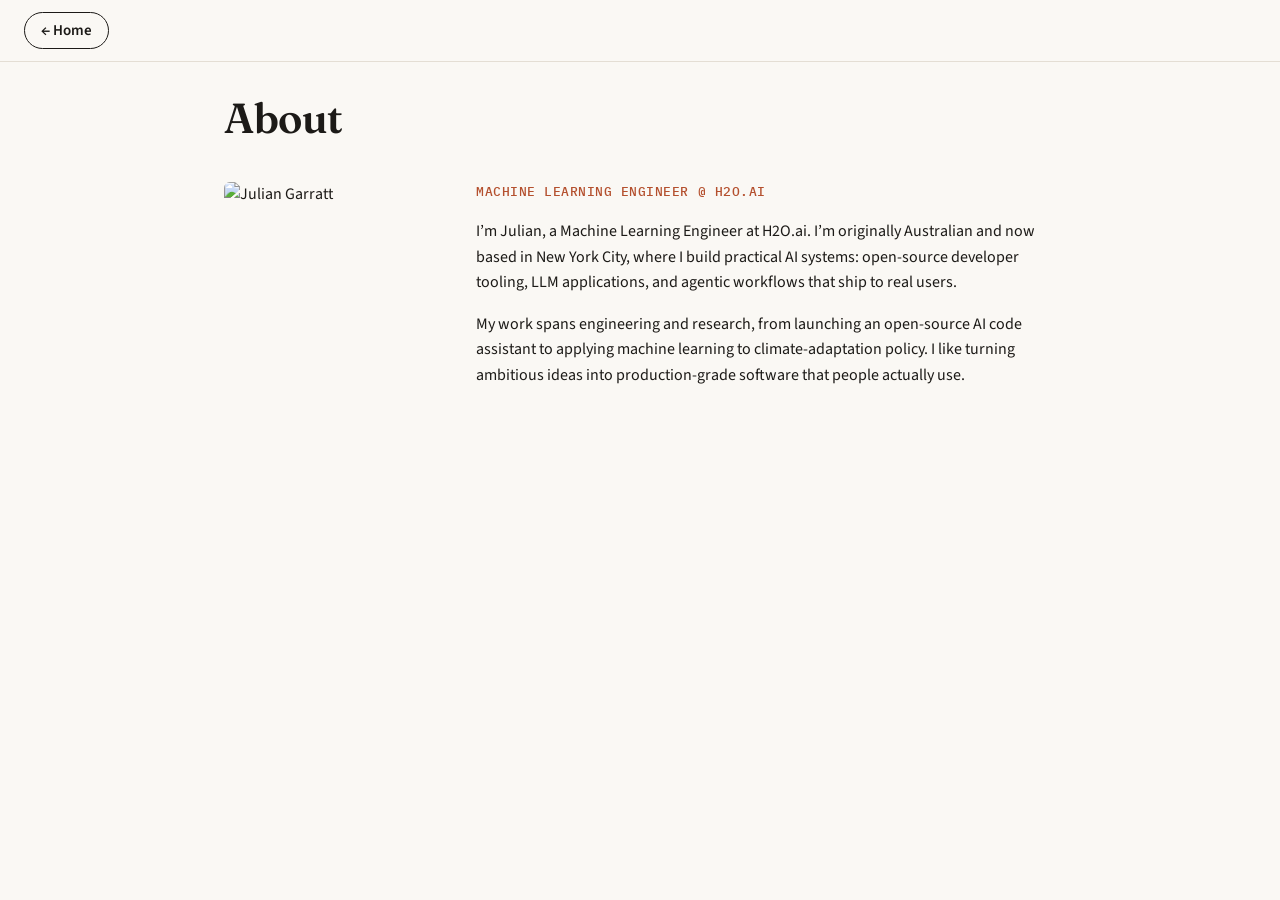
==== about.html @ a9249ee1 "Redesign portfolio with Gallery White aesthetic and building navigation. Replace the single-image pl" ====
<!DOCTYPE html>
<html lang="en">
<head>
  <meta charset="utf-8">
  <meta name="viewport" content="width=device-width, initial-scale=1">
  <title>About - Julian Garratt</title>
  <meta name="description" content="About Julian Garratt - Machine Learning Engineer at H2O.ai, based in NYC, originally from Australia.">
  <link rel="icon" type="image/png" href="images/favicon-32x32.png">
  <link rel="preconnect" href="https://fonts.googleapis.com">
  <link rel="preconnect" href="https://fonts.gstatic.com" crossorigin>
  <link href="https://fonts.googleapis.com/css2?family=Fraunces:opsz,wght@9..144,400;9..144,500;9..144,600;9..144,700&family=IBM+Plex+Mono:wght@400;500;600&family=Source+Sans+3:wght@400;600&display=swap" rel="stylesheet">
  <link rel="stylesheet" href="style.css">
</head>
<body class="about">
  <header class="topbar">
    <a class="back-home" href="index.html">&larr; Home</a>
  </header>

  <main class="page stack">
    <h1>About</h1>

    <div class="about-layout">
      <figure class="about-photo">
        <img src="images/professional_pic.jpeg" alt="Julian Garratt">
      </figure>

      <div class="about-bio">
        <p class="role">Machine Learning Engineer @ H2O.ai</p>
        <p>I’m Julian, a Machine Learning Engineer at H2O.ai. I’m originally Australian and now based in
          New York City, where I build practical AI systems: open-source developer tooling, LLM applications,
          and agentic workflows that ship to real users.</p>
        <p>My work spans engineering and research, from launching an open-source AI code assistant to
          applying machine learning to climate-adaptation policy. I like turning ambitious ideas into
          production-grade software that people actually use.</p>
      </div>
    </div>
  </main>

  <script src="main.js"></script>
</body>
</html>
---- style.css ----
/* =========================================================================
   Julian Garratt - "Gallery White" portfolio
   Calm gallery aesthetic: warm paper, near-black ink, terracotta accent.
   Serif display (Fraunces) + humanist body (Source Sans 3) + mono labels
   (IBM Plex Mono). Flat surfaces, hairline borders, restrained motion.
   The warm off-white paper lets the brick photo's white cutout disappear.
   No build tools. Static-only (GitHub Pages).
   ========================================================================= */

:root {
  /* Paper / surface */
  --paper:   #faf8f4; /* warm off-white page background (NOT pure white) */
  --paper-2: #f3efe7; /* slightly deeper fill for subtle panels */

  /* Ink / text */
  --ink:   #1c1a17; /* near-black warm ink, body + headings */
  --muted: #6b6560; /* secondary text, captions, metadata */
  --line:  #e4ded4; /* hairline borders / dividers */

  /* Accent: terracotta sampled from the brick, used sparingly */
  --accent:        #b4502e;
  --accent-strong: #97401f; /* darker terracotta for hover */

  /* Type */
  --font-display: "Fraunces", Georgia, "Times New Roman", serif;
  --font-body: "Source Sans 3", "Segoe UI", system-ui, sans-serif;
  --font-mono: "IBM Plex Mono", ui-monospace, "SF Mono", Menlo, monospace;

  /* Spacing (8px grid) */
  --sp-1: 8px;
  --sp-2: 16px;
  --sp-3: 24px;
  --sp-4: 32px;
  --sp-6: 48px;

  --radius-panel: 6px;
  --radius-pill: 999px;
  --radius-bar: 6px;

  --ease-swing: cubic-bezier(0.22, 0.61, 0.36, 1);
  --maxw: 880px;

  --shadow-card: 0 1px 2px rgba(0, 0, 0, 0.04);
}

/* ---------- Reset / base ---------- */
*,
*::before,
*::after {
  box-sizing: border-box;
}

html {
  scroll-behavior: smooth;
}

body {
  margin: 0;
  min-height: 100vh;
  font-family: var(--font-body);
  font-size: 16px;
  line-height: 1.6;
  color: var(--ink);
  background: var(--paper);
  display: flex;
  flex-direction: column;
}

h1, h2, h3 {
  font-family: var(--font-display);
  color: var(--ink);
  line-height: 1.15;
  margin: 0 0 var(--sp-2);
  letter-spacing: -0.01em;
}

h1 { font-size: 42px; font-weight: 600; }
h2 { font-size: 27px; font-weight: 600; }
h3 { font-size: 21px; font-weight: 600; }

p { margin: 0 0 var(--sp-2); }

a {
  color: var(--accent);
  text-decoration: none;
}
a:hover { color: var(--accent-strong); text-decoration: underline; }

img { max-width: 100%; }

:focus-visible {
  outline: 2px solid var(--accent);
  outline-offset: 2px;
  border-radius: 3px;
}

/* ---------- Reusable surfaces ---------- */
.glass-panel {
  background: var(--paper);
  border: 1px solid var(--line);
  border-radius: var(--radius-panel);
  box-shadow: var(--shadow-card);
}

/* Primary button: ink outline that inverts to ink fill on hover. */
.btn-gloss {
  display: inline-block;
  font: 600 15px var(--font-body);
  color: var(--ink);
  padding: 9px 20px;
  border: 1px solid var(--ink);
  border-radius: var(--radius-pill);
  background: transparent;
  cursor: pointer;
  transition: background 0.18s ease, color 0.18s ease, border-color 0.18s ease;
}
.btn-gloss:hover {
  color: var(--paper);
  background: var(--ink);
  border-color: var(--ink);
  text-decoration: none;
}
.btn-gloss:active {
  background: #000;
}

/* Accent variant: solid terracotta fill. Use at most ONCE per screen. */
.btn-leaf {
  color: var(--paper);
  background: var(--accent);
  border-color: var(--accent);
}
.btn-leaf:hover {
  color: var(--paper);
  background: var(--accent-strong);
  border-color: var(--accent-strong);
}

/* ---------- Layout ---------- */
.page {
  width: 100%;
  max-width: var(--maxw);
  margin: 0 auto;
  padding: var(--sp-4) var(--sp-3);
  flex: 1 0 auto;
}

.stack > * + * { margin-top: var(--sp-3); }

/* ---------- Top-bar (sub pages: back to home) ---------- */
.topbar {
  position: sticky;
  top: 0;
  z-index: 50;
  padding: 12px var(--sp-3);
  background: var(--paper);
  border-bottom: 1px solid var(--line);
}

.back-home {
  display: inline-block;
  font: 600 15px var(--font-body);
  color: var(--ink);
  padding: 7px 16px;
  border: 1px solid var(--ink);
  border-radius: var(--radius-pill);
  background: transparent;
  transition: background 0.18s ease, color 0.18s ease, border-color 0.18s ease;
}
.back-home:hover {
  color: var(--paper);
  background: var(--ink);
  border-color: var(--ink);
  text-decoration: none;
}

/* ===========================================================
   HOME - building as hub ("Storefront Street")
   Minimal resting state; navigation emerges from image hotspots.
   =========================================================== */
.home-main {
  flex: 1 0 auto;
  display: flex;
  flex-direction: column;
  align-items: center;
  justify-content: center;
  width: 100%;
  padding: 72px 16px 32px;
  gap: var(--sp-3);
}

.building-stage {
  display: flex;
  flex-direction: column;
  align-items: center;
  gap: var(--sp-3);
}

/* Wrapper shrink-wraps the image so percentage hotspots line up exactly. */
.building-wrap {
  position: relative;
  display: inline-block;
  line-height: 0;
}
.building-img {
  display: block;
  width: auto;
  height: auto;
  max-height: min(86vh, 780px);
  max-width: 96vw;
}

/* Hotspots: clipped links over building features. Invisible at rest. */
.hotspot {
  position: absolute;
  inset: 0;
  width: 100%;
  height: 100%;
  display: block;
  background: rgba(28, 26, 23, 0);
  transition: background 0.22s ease;
  -webkit-tap-highlight-color: transparent;
  /* clip-path also clips the focus outline, so labels act as the
     visible focus indicator (see .hs-label below). */
  outline: none;
  /* brief, restrained discoverability pulse on load */
  animation: hs-hint 2.6s ease-in-out 0.7s 2;
}
.hs-projects { z-index: 30; clip-path: polygon(30.87% 86.86%, 31.53% 84.67%, 31.53% 77.46%, 31.4% 71.67%, 31.4% 66.26%, 25.99% 63.81%, 6.46% 64.84%, 2.64% 60.21%, 5.54% 57.37%, 9.63% 56.08%, 7.12% 54.28%, 0.79% 50.8%, 0.92% 47.84%, 3.69% 48.1%, 5.54% 45.14%, 8.31% 41.79%, 4.88% 39.86%, 5.67% 33.55%, 13.59% 37.54%, 17.81% 36.25%, 14.38% 33.81%, 14.91% 30.59%, 10.95% 27.37%, 13.19% 25.69%, 16.62% 25.56%, 20.18% 25.82%, 22.82% 26.59%, 23.22% 23.63%, 16.62% 21.31%, 18.47% 18.48%, 16.89% 15.13%, 20.84% 16.16%, 22.16% 13.84%, 26.91% 17.19%, 30.21% 22.86%, 31.4% 16.29%, 34.83% 16.93%, 37.47% 18.09%, 40.11% 18.87%, 43.67% 18.87%, 46.44% 21.31%, 48.28% 23.37%, 50.4% 26.85%, 52.77% 30.2%, 53.3% 33.42%, 53.3% 37.67%, 51.32% 41.53%, 47.63% 44.62%, 42.88% 44.62%, 39.71% 46.81%, 41.16% 49.13%, 47.89% 46.81%, 53.83% 42.82%, 58.18% 39.34%, 62.8% 35.74%, 65.57% 36.9%, 66.36% 40.63%, 63.46% 46.81%, 65.57% 48.74%, 64.51% 53.25%, 61.61% 56.86%, 57.92% 57.5%, 54.75% 54.8%, 51.32% 53.12%, 47.89% 53.9%, 47.89% 56.34%, 51.19% 55.96%, 54.62% 57.89%, 55.41% 61.62%, 51.72% 61.24%, 48.15% 63.43%, 45.38% 60.85%, 41.56% 59.82%, 38.79% 62.52%, 35.88% 66.52%, 34.17% 85.45%); }
.hs-about    { z-index: 20; clip-path: polygon(8.68% 79.46%, 0.14% 82.01%, 0% 86.1%, 99.71% 93.31%, 100% 87.23%, 95.51% 84.97%, 84.23% 84.13%, 82.49% 82.15%, 76.41% 82.85%, 59.33% 81.44%, 51.52% 81.3%, 46.31% 80.31%, 41.82% 80.59%, 35.17% 80.17%, 26.77% 79.04%, 25.04% 80.03%); }
.hs-now      { z-index: 10; clip-path: polygon(8.71% 65.61%, 8.58% 79.27%, 32.06% 80.04%, 43.4% 80.68%, 48.81% 80.3%, 58.18% 80.68%, 75.07% 81.97%, 80.61% 81.2%, 84.56% 83.64%, 94.99% 84.55%, 84.83% 7.41%, 16.49% 13.46%); }

.hotspot:hover,
.hotspot:focus-visible {
  background: rgba(28, 26, 23, 0.16);
  animation: none;
}
@keyframes hs-hint {
  0%, 100% { background: rgba(28, 26, 23, 0); }
  50% { background: rgba(28, 26, 23, 0.10); }
}

/* Flat labels live OUTSIDE the clipped link (as its next sibling),
   so they appear on hover AND keyboard focus = the focus indicator.
   Ink fill + paper text reads cleanly over the brick photo. */
.hs-label {
  position: absolute;
  z-index: 40;
  transform: translate(-50%, -50%) translateY(5px);
  font-family: var(--font-mono);
  font-weight: 500;
  font-size: 12px;
  letter-spacing: 0.06em;
  text-transform: uppercase;
  color: var(--paper);
  background: var(--ink);
  border: 1px solid var(--ink);
  border-radius: var(--radius-pill);
  padding: 5px 13px;
  box-shadow: 0 2px 6px rgba(0, 0, 0, 0.08);
  opacity: 0;
  pointer-events: none;
  white-space: nowrap;
  transition: opacity 0.2s ease, transform 0.2s ease;
}
.label-projects { left: 22%; top: 30%; }
.label-about    { left: 50%; top: 88%; }
.label-now      { left: 50%; top: 11%; }

.hotspot:hover + .hs-label,
.hotspot:focus + .hs-label,
.hotspot:focus-visible + .hs-label {
  opacity: 1;
  transform: translate(-50%, -50%) translateY(0);
}

/* ===========================================================
   PROJECTS - plain achievements list
   =========================================================== */
.achievements-list {
  margin: 0;
  padding-left: 1.25rem;
  display: grid;
  gap: 10px;
}
.achievements-list li {
  padding-left: 0.25rem;
}

/* ===========================================================
   ABOUT
   =========================================================== */
.about .page {
  display: flex;
  flex-direction: column;
}

.about-layout {
  display: grid;
  grid-template-columns: min(220px, 32%) minmax(0, 1fr);
  grid-template-areas: "photo bio";
  gap: var(--sp-4);
  align-items: start;
}

.about-photo {
  grid-area: photo;
  margin: 0;
}

.about-bio {
  grid-area: bio;
  min-width: 0;
}

.about-photo img {
  display: block;
  width: 100%;
  border-radius: var(--radius-panel);
}

.about-bio .role {
  font-family: var(--font-mono);
  font-weight: 500;
  font-size: 13px;
  letter-spacing: 0.04em;
  text-transform: uppercase;
  color: var(--accent);
  margin-bottom: var(--sp-2);
}

.about-bio p:last-child {
  margin-bottom: 0;
}

/* ===========================================================
   NOW - flat sections (matches Projects prose style)
   =========================================================== */
.now-stamp {
  display: inline-block;
  font-family: var(--font-mono);
  font-weight: 500;
  font-size: 12px;
  letter-spacing: 0.06em;
  text-transform: uppercase;
  color: var(--accent);
  background: var(--paper);
  border: 1px solid var(--line);
  border-radius: var(--radius-pill);
  padding: 5px 14px;
}
.now-section h2 {
  margin-bottom: var(--sp-1);
}
.now-section p:last-child {
  margin-bottom: 0;
}

/* ===========================================================
   PAGE TRANSITION - subtle fade (replaces door-swing wipe)
   =========================================================== */
.page-fade {
  opacity: 1;
  transform: translateY(0);
  transition: opacity 0.14s ease, transform 0.14s ease;
}
.page-fade.is-leaving {
  opacity: 0;
  transform: translateY(4px);
}

/* ===========================================================
   RESPONSIVE
   =========================================================== */
@media (max-width: 640px) {
  h1 { font-size: 33px; }
  .page { padding: var(--sp-3) var(--sp-2); }

  .about-layout {
    grid-template-columns: 1fr;
    grid-template-areas:
      "photo"
      "bio";
    gap: var(--sp-3);
  }

  .about-photo {
    max-width: 220px;
  }

  .building-img { max-height: 64vh; }
}

/* ===========================================================
   REDUCED MOTION - disable swing/shimmer, keep instant states
   =========================================================== */
@media (prefers-reduced-motion: reduce) {
  * {
    animation-duration: 0.001ms !important;
    animation-iteration-count: 1 !important;
    transition-duration: 0.001ms !important;
    scroll-behavior: auto !important;
  }
  .hotspot { animation: none; }
  .page-fade, .page-fade.is-leaving { opacity: 1 !important; transform: none !important; }
}
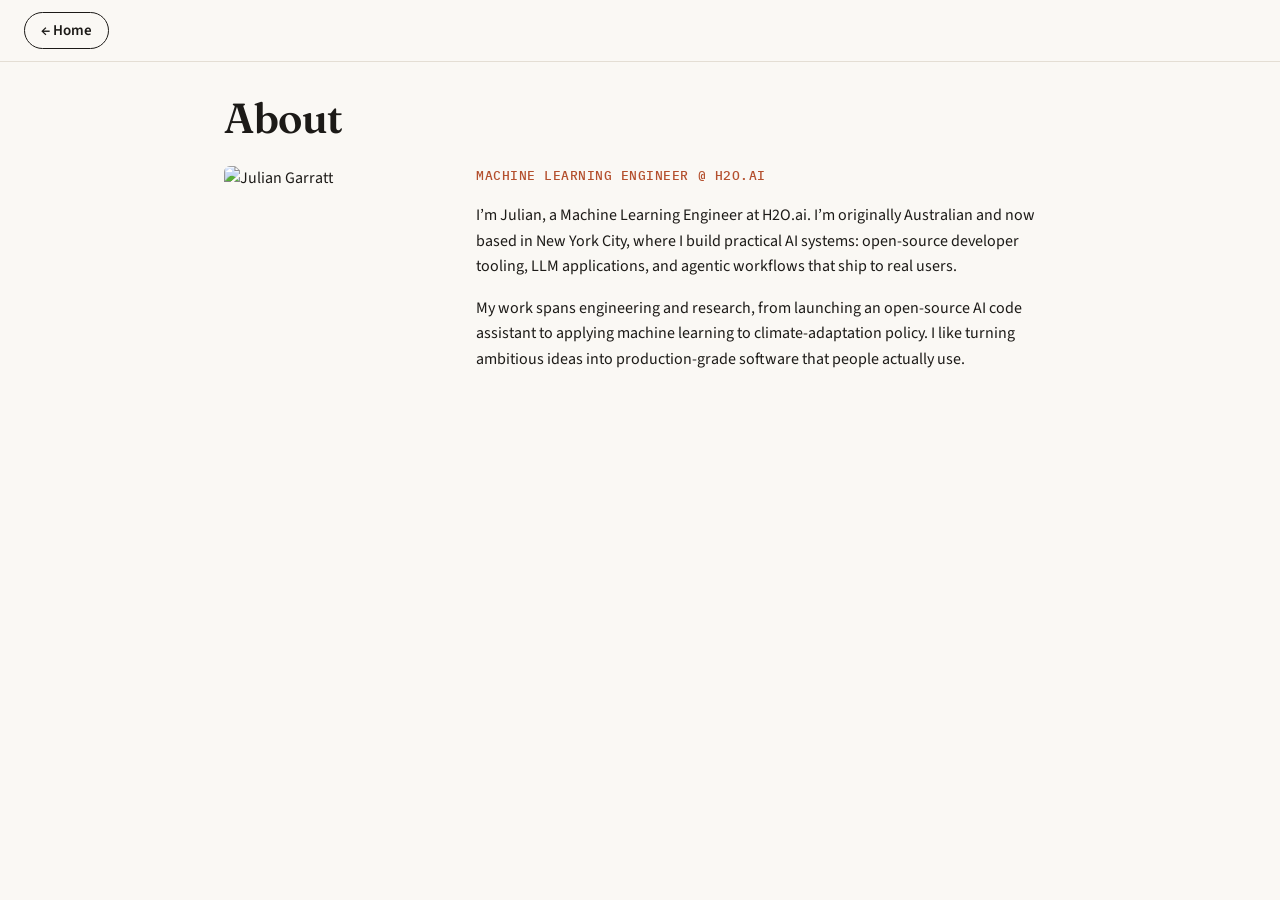
==== commit 71e1ca3d: "Consolidate styling into style.css and remove unused Skeleton/normalize assets so maintenance stays " ====
--- a/about.html
+++ b/about.html
@@ -11,7 +11,7 @@
   <link href="https://fonts.googleapis.com/css2?family=Fraunces:opsz,wght@9..144,400;9..144,500;9..144,600;9..144,700&family=IBM+Plex+Mono:wght@400;500;600&family=Source+Sans+3:wght@400;600&display=swap" rel="stylesheet">
   <link rel="stylesheet" href="style.css">
 </head>
-<body class="about">
+<body>
   <header class="topbar">
     <a class="back-home" href="index.html">&larr; Home</a>
   </header>
--- a/style.css
+++ b/style.css
@@ -1,46 +1,28 @@
 /* =========================================================================
-   Julian Garratt - "Gallery White" portfolio
-   Calm gallery aesthetic: warm paper, near-black ink, terracotta accent.
-   Serif display (Fraunces) + humanist body (Source Sans 3) + mono labels
-   (IBM Plex Mono). Flat surfaces, hairline borders, restrained motion.
-   The warm off-white paper lets the brick photo's white cutout disappear.
-   No build tools. Static-only (GitHub Pages).
+   Julian Garratt - Gallery White portfolio
+   Warm paper, near-black ink, terracotta accent. Static-only (GitHub Pages).
    ========================================================================= */
 
 :root {
-  /* Paper / surface */
-  --paper:   #faf8f4; /* warm off-white page background (NOT pure white) */
-  --paper-2: #f3efe7; /* slightly deeper fill for subtle panels */
-
-  /* Ink / text */
-  --ink:   #1c1a17; /* near-black warm ink, body + headings */
-  --muted: #6b6560; /* secondary text, captions, metadata */
-  --line:  #e4ded4; /* hairline borders / dividers */
-
-  /* Accent: terracotta sampled from the brick, used sparingly */
-  --accent:        #b4502e;
-  --accent-strong: #97401f; /* darker terracotta for hover */
-
-  /* Type */
+  --paper:   #faf8f4;
+  --ink:     #1c1a17;
+  --muted:   #6b6560;
+  --line:    #e4ded4;
+  --accent:  #b4502e;
+  --accent-strong: #97401f;
+
   --font-display: "Fraunces", Georgia, "Times New Roman", serif;
   --font-body: "Source Sans 3", "Segoe UI", system-ui, sans-serif;
   --font-mono: "IBM Plex Mono", ui-monospace, "SF Mono", Menlo, monospace;
 
-  /* Spacing (8px grid) */
   --sp-1: 8px;
   --sp-2: 16px;
   --sp-3: 24px;
   --sp-4: 32px;
-  --sp-6: 48px;
 
   --radius-panel: 6px;
   --radius-pill: 999px;
-  --radius-bar: 6px;
-
-  --ease-swing: cubic-bezier(0.22, 0.61, 0.36, 1);
   --maxw: 880px;
-
-  --shadow-card: 0 1px 2px rgba(0, 0, 0, 0.04);
 }
 
 /* ---------- Reset / base ---------- */
@@ -66,7 +48,7 @@
   flex-direction: column;
 }
 
-h1, h2, h3 {
+h1, h2 {
   font-family: var(--font-display);
   color: var(--ink);
   line-height: 1.15;
@@ -76,7 +58,6 @@
 
 h1 { font-size: 42px; font-weight: 600; }
 h2 { font-size: 27px; font-weight: 600; }
-h3 { font-size: 21px; font-weight: 600; }
 
 p { margin: 0 0 var(--sp-2); }
 
@@ -84,7 +65,10 @@
   color: var(--accent);
   text-decoration: none;
 }
-a:hover { color: var(--accent-strong); text-decoration: underline; }
+a:hover {
+  color: var(--accent-strong);
+  text-decoration: underline;
+}
 
 img { max-width: 100%; }
 
@@ -92,48 +76,6 @@
   outline: 2px solid var(--accent);
   outline-offset: 2px;
   border-radius: 3px;
-}
-
-/* ---------- Reusable surfaces ---------- */
-.glass-panel {
-  background: var(--paper);
-  border: 1px solid var(--line);
-  border-radius: var(--radius-panel);
-  box-shadow: var(--shadow-card);
-}
-
-/* Primary button: ink outline that inverts to ink fill on hover. */
-.btn-gloss {
-  display: inline-block;
-  font: 600 15px var(--font-body);
-  color: var(--ink);
-  padding: 9px 20px;
-  border: 1px solid var(--ink);
-  border-radius: var(--radius-pill);
-  background: transparent;
-  cursor: pointer;
-  transition: background 0.18s ease, color 0.18s ease, border-color 0.18s ease;
-}
-.btn-gloss:hover {
-  color: var(--paper);
-  background: var(--ink);
-  border-color: var(--ink);
-  text-decoration: none;
-}
-.btn-gloss:active {
-  background: #000;
-}
-
-/* Accent variant: solid terracotta fill. Use at most ONCE per screen. */
-.btn-leaf {
-  color: var(--paper);
-  background: var(--accent);
-  border-color: var(--accent);
-}
-.btn-leaf:hover {
-  color: var(--paper);
-  background: var(--accent-strong);
-  border-color: var(--accent-strong);
 }
 
 /* ---------- Layout ---------- */
@@ -147,7 +89,6 @@
 
 .stack > * + * { margin-top: var(--sp-3); }
 
-/* ---------- Top-bar (sub pages: back to home) ---------- */
 .topbar {
   position: sticky;
   top: 0;
@@ -175,8 +116,7 @@
 }
 
 /* ===========================================================
-   HOME - building as hub ("Storefront Street")
-   Minimal resting state; navigation emerges from image hotspots.
+   HOME - clickable building hotspots
    =========================================================== */
 .home-main {
   flex: 1 0 auto;
@@ -186,14 +126,6 @@
   justify-content: center;
   width: 100%;
   padding: 72px 16px 32px;
-  gap: var(--sp-3);
-}
-
-.building-stage {
-  display: flex;
-  flex-direction: column;
-  align-items: center;
-  gap: var(--sp-3);
 }
 
 /* Wrapper shrink-wraps the image so percentage hotspots line up exactly. */
@@ -202,6 +134,7 @@
   display: inline-block;
   line-height: 0;
 }
+
 .building-img {
   display: block;
   width: auto;
@@ -210,7 +143,6 @@
   max-width: 96vw;
 }
 
-/* Hotspots: clipped links over building features. Invisible at rest. */
 .hotspot {
   position: absolute;
   inset: 0;
@@ -220,29 +152,26 @@
   background: rgba(28, 26, 23, 0);
   transition: background 0.22s ease;
   -webkit-tap-highlight-color: transparent;
-  /* clip-path also clips the focus outline, so labels act as the
-     visible focus indicator (see .hs-label below). */
   outline: none;
-  /* brief, restrained discoverability pulse on load */
   animation: hs-hint 2.6s ease-in-out 0.7s 2;
 }
-.hs-projects { z-index: 30; clip-path: polygon(30.87% 86.86%, 31.53% 84.67%, 31.53% 77.46%, 31.4% 71.67%, 31.4% 66.26%, 25.99% 63.81%, 6.46% 64.84%, 2.64% 60.21%, 5.54% 57.37%, 9.63% 56.08%, 7.12% 54.28%, 0.79% 50.8%, 0.92% 47.84%, 3.69% 48.1%, 5.54% 45.14%, 8.31% 41.79%, 4.88% 39.86%, 5.67% 33.55%, 13.59% 37.54%, 17.81% 36.25%, 14.38% 33.81%, 14.91% 30.59%, 10.95% 27.37%, 13.19% 25.69%, 16.62% 25.56%, 20.18% 25.82%, 22.82% 26.59%, 23.22% 23.63%, 16.62% 21.31%, 18.47% 18.48%, 16.89% 15.13%, 20.84% 16.16%, 22.16% 13.84%, 26.91% 17.19%, 30.21% 22.86%, 31.4% 16.29%, 34.83% 16.93%, 37.47% 18.09%, 40.11% 18.87%, 43.67% 18.87%, 46.44% 21.31%, 48.28% 23.37%, 50.4% 26.85%, 52.77% 30.2%, 53.3% 33.42%, 53.3% 37.67%, 51.32% 41.53%, 47.63% 44.62%, 42.88% 44.62%, 39.71% 46.81%, 41.16% 49.13%, 47.89% 46.81%, 53.83% 42.82%, 58.18% 39.34%, 62.8% 35.74%, 65.57% 36.9%, 66.36% 40.63%, 63.46% 46.81%, 65.57% 48.74%, 64.51% 53.25%, 61.61% 56.86%, 57.92% 57.5%, 54.75% 54.8%, 51.32% 53.12%, 47.89% 53.9%, 47.89% 56.34%, 51.19% 55.96%, 54.62% 57.89%, 55.41% 61.62%, 51.72% 61.24%, 48.15% 63.43%, 45.38% 60.85%, 41.56% 59.82%, 38.79% 62.52%, 35.88% 66.52%, 34.17% 85.45%); }
-.hs-about    { z-index: 20; clip-path: polygon(8.68% 79.46%, 0.14% 82.01%, 0% 86.1%, 99.71% 93.31%, 100% 87.23%, 95.51% 84.97%, 84.23% 84.13%, 82.49% 82.15%, 76.41% 82.85%, 59.33% 81.44%, 51.52% 81.3%, 46.31% 80.31%, 41.82% 80.59%, 35.17% 80.17%, 26.77% 79.04%, 25.04% 80.03%); }
-.hs-now      { z-index: 10; clip-path: polygon(8.71% 65.61%, 8.58% 79.27%, 32.06% 80.04%, 43.4% 80.68%, 48.81% 80.3%, 58.18% 80.68%, 75.07% 81.97%, 80.61% 81.2%, 84.56% 83.64%, 94.99% 84.55%, 84.83% 7.41%, 16.49% 13.46%); }
+
+/* Region clip-paths (calibrated against nyc-building.png). */
+.hs-storefront { z-index: 30; clip-path: polygon(30.87% 86.86%, 31.53% 84.67%, 31.53% 77.46%, 31.4% 71.67%, 31.4% 66.26%, 25.99% 63.81%, 6.46% 64.84%, 2.64% 60.21%, 5.54% 57.37%, 9.63% 56.08%, 7.12% 54.28%, 0.79% 50.8%, 0.92% 47.84%, 3.69% 48.1%, 5.54% 45.14%, 8.31% 41.79%, 4.88% 39.86%, 5.67% 33.55%, 13.59% 37.54%, 17.81% 36.25%, 14.38% 33.81%, 14.91% 30.59%, 10.95% 27.37%, 13.19% 25.69%, 16.62% 25.56%, 20.18% 25.82%, 22.82% 26.59%, 23.22% 23.63%, 16.62% 21.31%, 18.47% 18.48%, 16.89% 15.13%, 20.84% 16.16%, 22.16% 13.84%, 26.91% 17.19%, 30.21% 22.86%, 31.4% 16.29%, 34.83% 16.93%, 37.47% 18.09%, 40.11% 18.87%, 43.67% 18.87%, 46.44% 21.31%, 48.28% 23.37%, 50.4% 26.85%, 52.77% 30.2%, 53.3% 33.42%, 53.3% 37.67%, 51.32% 41.53%, 47.63% 44.62%, 42.88% 44.62%, 39.71% 46.81%, 41.16% 49.13%, 47.89% 46.81%, 53.83% 42.82%, 58.18% 39.34%, 62.8% 35.74%, 65.57% 36.9%, 66.36% 40.63%, 63.46% 46.81%, 65.57% 48.74%, 64.51% 53.25%, 61.61% 56.86%, 57.92% 57.5%, 54.75% 54.8%, 51.32% 53.12%, 47.89% 53.9%, 47.89% 56.34%, 51.19% 55.96%, 54.62% 57.89%, 55.41% 61.62%, 51.72% 61.24%, 48.15% 63.43%, 45.38% 60.85%, 41.56% 59.82%, 38.79% 62.52%, 35.88% 66.52%, 34.17% 85.45%); }
+.hs-about      { z-index: 20; clip-path: polygon(8.68% 79.46%, 0.14% 82.01%, 0% 86.1%, 99.71% 93.31%, 100% 87.23%, 95.51% 84.97%, 84.23% 84.13%, 82.49% 82.15%, 76.41% 82.85%, 59.33% 81.44%, 51.52% 81.3%, 46.31% 80.31%, 41.82% 80.59%, 35.17% 80.17%, 26.77% 79.04%, 25.04% 80.03%); }
+.hs-tree       { z-index: 10; clip-path: polygon(8.71% 65.61%, 8.58% 79.27%, 32.06% 80.04%, 43.4% 80.68%, 48.81% 80.3%, 58.18% 80.68%, 75.07% 81.97%, 80.61% 81.2%, 84.56% 83.64%, 94.99% 84.55%, 84.83% 7.41%, 16.49% 13.46%); }
 
 .hotspot:hover,
 .hotspot:focus-visible {
   background: rgba(28, 26, 23, 0.16);
   animation: none;
 }
+
 @keyframes hs-hint {
   0%, 100% { background: rgba(28, 26, 23, 0); }
   50% { background: rgba(28, 26, 23, 0.10); }
 }
 
-/* Flat labels live OUTSIDE the clipped link (as its next sibling),
-   so they appear on hover AND keyboard focus = the focus indicator.
-   Ink fill + paper text reads cleanly over the brick photo. */
 .hs-label {
   position: absolute;
   z-index: 40;
@@ -263,9 +192,10 @@
   white-space: nowrap;
   transition: opacity 0.2s ease, transform 0.2s ease;
 }
-.label-projects { left: 22%; top: 30%; }
-.label-about    { left: 50%; top: 88%; }
-.label-now      { left: 50%; top: 11%; }
+
+.label-storefront { left: 22%; top: 30%; }
+.label-about      { left: 50%; top: 88%; }
+.label-tree       { left: 50%; top: 11%; }
 
 .hotspot:hover + .hs-label,
 .hotspot:focus + .hs-label,
@@ -275,7 +205,7 @@
 }
 
 /* ===========================================================
-   PROJECTS - plain achievements list
+   PROJECTS
    =========================================================== */
 .achievements-list {
   margin: 0;
@@ -283,6 +213,7 @@
   display: grid;
   gap: 10px;
 }
+
 .achievements-list li {
   padding-left: 0.25rem;
 }
@@ -290,11 +221,6 @@
 /* ===========================================================
    ABOUT
    =========================================================== */
-.about .page {
-  display: flex;
-  flex-direction: column;
-}
-
 .about-layout {
   display: grid;
   grid-template-columns: min(220px, 32%) minmax(0, 1fr);
@@ -334,36 +260,25 @@
 }
 
 /* ===========================================================
-   NOW - flat sections (matches Projects prose style)
-   =========================================================== */
-.now-stamp {
-  display: inline-block;
-  font-family: var(--font-mono);
-  font-weight: 500;
-  font-size: 12px;
-  letter-spacing: 0.06em;
-  text-transform: uppercase;
-  color: var(--accent);
-  background: var(--paper);
-  border: 1px solid var(--line);
-  border-radius: var(--radius-pill);
-  padding: 5px 14px;
-}
+   NOW
+   =========================================================== */
 .now-section h2 {
   margin-bottom: var(--sp-1);
 }
+
 .now-section p:last-child {
   margin-bottom: 0;
 }
 
 /* ===========================================================
-   PAGE TRANSITION - subtle fade (replaces door-swing wipe)
+   PAGE TRANSITION
    =========================================================== */
 .page-fade {
   opacity: 1;
   transform: translateY(0);
   transition: opacity 0.14s ease, transform 0.14s ease;
 }
+
 .page-fade.is-leaving {
   opacity: 0;
   transform: translateY(4px);
@@ -392,7 +307,7 @@
 }
 
 /* ===========================================================
-   REDUCED MOTION - disable swing/shimmer, keep instant states
+   REDUCED MOTION
    =========================================================== */
 @media (prefers-reduced-motion: reduce) {
   * {
@@ -401,6 +316,11 @@
     transition-duration: 0.001ms !important;
     scroll-behavior: auto !important;
   }
+
   .hotspot { animation: none; }
-  .page-fade, .page-fade.is-leaving { opacity: 1 !important; transform: none !important; }
-}
+  .page-fade,
+  .page-fade.is-leaving {
+    opacity: 1 !important;
+    transform: none !important;
+  }
+}
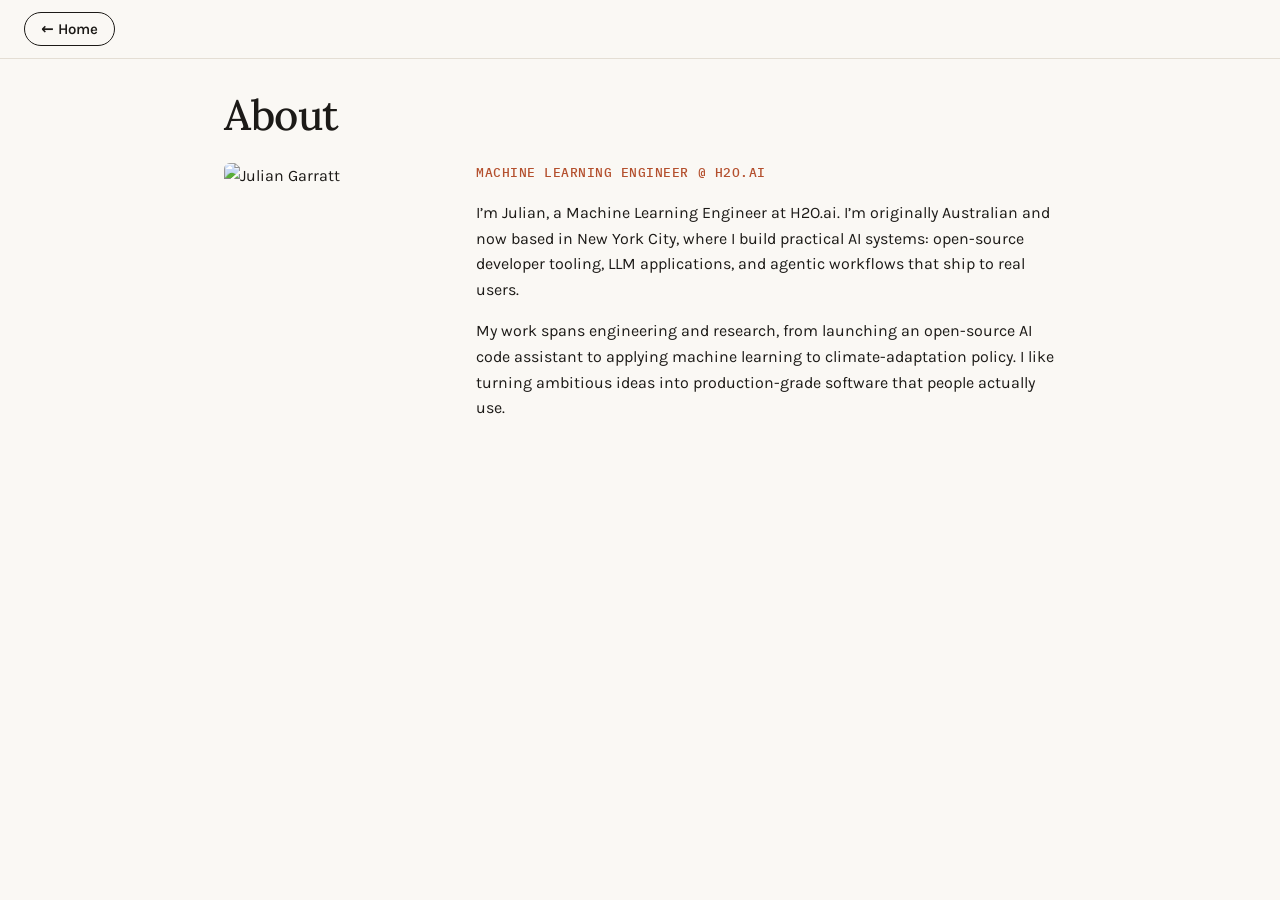
==== commit 0296d4ff: "feat: updated typography" ====
--- a/about.html
+++ b/about.html
@@ -8,7 +8,7 @@
   <link rel="icon" type="image/png" href="images/favicon-32x32.png">
   <link rel="preconnect" href="https://fonts.googleapis.com">
   <link rel="preconnect" href="https://fonts.gstatic.com" crossorigin>
-  <link href="https://fonts.googleapis.com/css2?family=Fraunces:opsz,wght@9..144,400;9..144,500;9..144,600;9..144,700&family=IBM+Plex+Mono:wght@400;500;600&family=Source+Sans+3:wght@400;600&display=swap" rel="stylesheet">
+  <link href="https://fonts.googleapis.com/css2?family=IBM+Plex+Mono:wght@400;500;600&family=Karla:wght@400;600&family=Lora:wght@400;500;600&display=swap" rel="stylesheet">
   <link rel="stylesheet" href="style.css">
 </head>
 <body>
--- a/style.css
+++ b/style.css
@@ -11,8 +11,8 @@
   --accent:  #b4502e;
   --accent-strong: #97401f;
 
-  --font-display: "Fraunces", Georgia, "Times New Roman", serif;
-  --font-body: "Source Sans 3", "Segoe UI", system-ui, sans-serif;
+  --font-display: "Lora", Georgia, "Times New Roman", serif;
+  --font-body: "Karla", "Segoe UI", system-ui, sans-serif;
   --font-mono: "IBM Plex Mono", ui-monospace, "SF Mono", Menlo, monospace;
 
   --sp-1: 8px;
@@ -56,8 +56,8 @@
   letter-spacing: -0.01em;
 }
 
-h1 { font-size: 42px; font-weight: 600; }
-h2 { font-size: 27px; font-weight: 600; }
+h1 { font-size: 42px; font-weight: 500; }
+h2 { font-size: 27px; font-weight: 500; }
 
 p { margin: 0 0 var(--sp-2); }
 
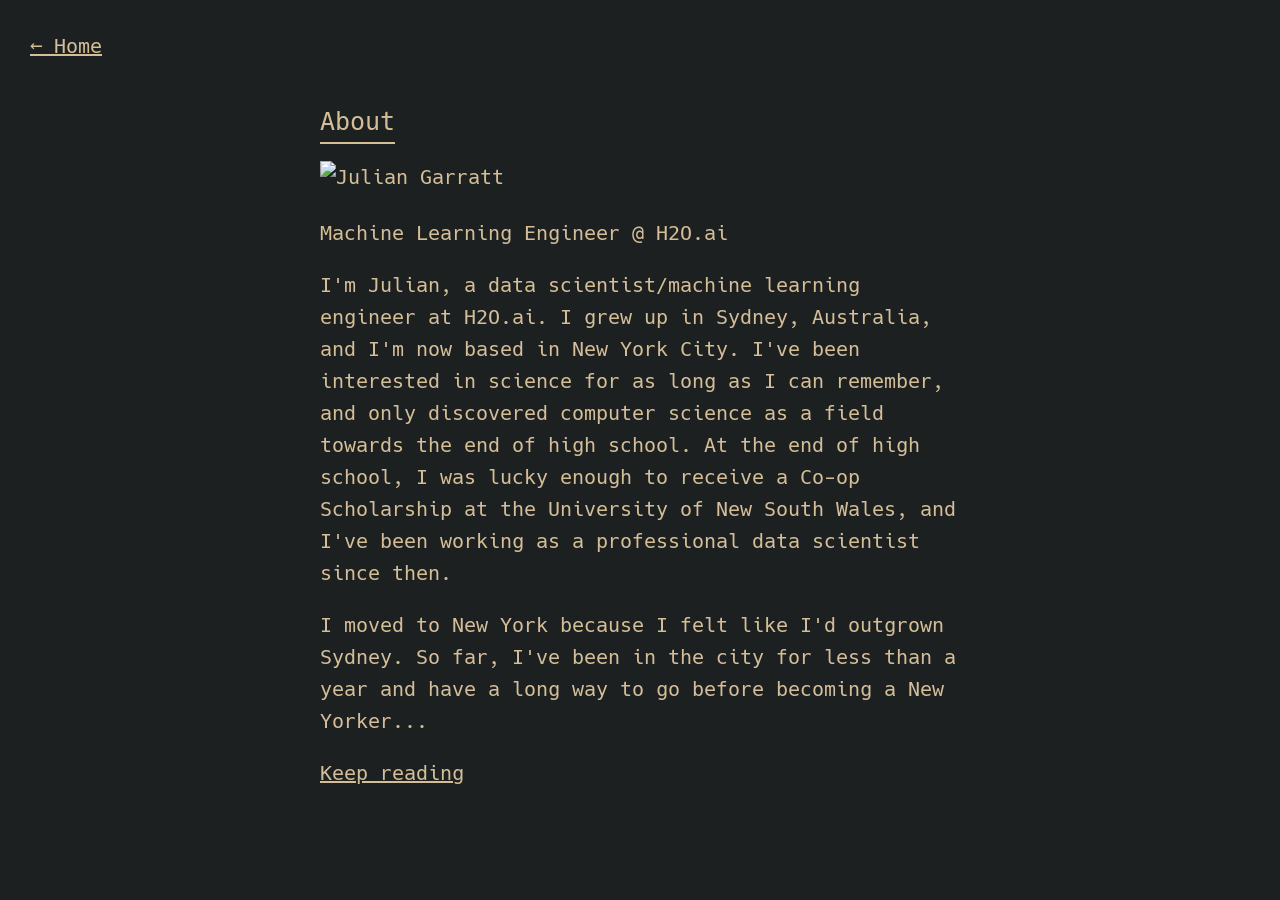
==== commit 2a7c215f: "feat: november refresh first draft" ====
--- a/about.html
+++ b/about.html
@@ -6,18 +6,19 @@
   <title>About - Julian Garratt</title>
   <meta name="description" content="About Julian Garratt - Machine Learning Engineer at H2O.ai, based in NYC, originally from Australia.">
   <link rel="icon" type="image/png" href="images/favicon-32x32.png">
-  <link rel="preconnect" href="https://fonts.googleapis.com">
-  <link rel="preconnect" href="https://fonts.gstatic.com" crossorigin>
-  <link href="https://fonts.googleapis.com/css2?family=IBM+Plex+Mono:wght@400;500;600&family=Karla:wght@400;600&family=Lora:wght@400;500;600&display=swap" rel="stylesheet">
-  <link rel="stylesheet" href="style.css">
+  <link rel="stylesheet" href="now.css?v=3">
+  <style>
+    body { margin: 0; padding: 30px; background: #1d2021; }
+    .page { max-width: 640px; margin: 40px auto; }
+  </style>
 </head>
-<body>
+<body class="now-content">
   <header class="topbar">
     <a class="back-home" href="index.html">&larr; Home</a>
   </header>
 
   <main class="page stack">
-    <h1>About</h1>
+    <h1 id="about-title">About</h1>
 
     <div class="about-layout">
       <figure class="about-photo">
@@ -26,16 +27,20 @@
 
       <div class="about-bio">
         <p class="role">Machine Learning Engineer @ H2O.ai</p>
-        <p>I’m Julian, a Machine Learning Engineer at H2O.ai. I’m originally Australian and now based in
-          New York City, where I build practical AI systems: open-source developer tooling, LLM applications,
-          and agentic workflows that ship to real users.</p>
-        <p>My work spans engineering and research, from launching an open-source AI code assistant to
-          applying machine learning to climate-adaptation policy. I like turning ambitious ideas into
-          production-grade software that people actually use.</p>
+        <p>I'm Julian, a data scientist/machine learning engineer at H2O.ai.
+        I grew up in Sydney, Australia, and I'm now based in New York City.
+        I've been interested in science for as long as I can remember, and only discovered computer science as a field towards the end of high school.
+        At the end of high school, I was lucky enough to receive a Co-op Scholarship at the University of New South Wales, and I've been working as a professional data scientist since then.
+        </p>
+        <p>
+        I moved to New York because I felt like I'd outgrown Sydney. So far, I've been in the city for less than a year and have a long way to go before becoming a New Yorker...
+        </p>
+        <p>
+        <a href="index.html#now-dialog" data-dialog="now-dialog" aria-haspopup="dialog">Keep reading </a>
+        </p>
       </div>
     </div>
   </main>
 
-  <script src="main.js"></script>
 </body>
 </html>
--- a/now.css
+++ b/now.css
@@ -0,0 +1,66 @@
+@font-face {
+  font-family: "Hack Nerd Font Mono";
+  src: url("assets/fonts/HackNerdFontMono-Regular.ttf") format("truetype");
+  font-style: normal;
+  font-weight: 400;
+  font-display: swap;
+}
+
+.now-content {
+  color: #d4be98;
+  font-family: "Hack Nerd Font Mono", monospace;
+  font-size: 20px;
+  line-height: 1.6;
+  overflow-wrap: anywhere;
+}
+
+.now-content h1,
+.now-content h2 {
+  font-size: 1em;
+  font-weight: 400;
+}
+
+.now-content h1 {
+  margin-top: 0;
+  font-size: 1.25em;
+}
+
+#now-title,
+#projects-title,
+#about-title {
+  width: fit-content;
+  border-bottom: 2px solid currentColor;
+}
+
+.now-content h2 {
+  color: #7daea3;
+  margin-top: 2em;
+}
+
+.now-content a {
+  color: inherit;
+}
+
+.now-content li + li {
+  margin-top: 1.25em;
+}
+
+.now-content ul {
+  padding-left: 1.25em;
+}
+
+.now-content figure {
+  margin: 0 0 24px;
+}
+
+.now-content img {
+  display: block;
+  max-width: 100%;
+  width: 240px;
+  height: auto;
+}
+
+::selection {
+  background-color: #585858;
+  color: #d4be98;
+}
